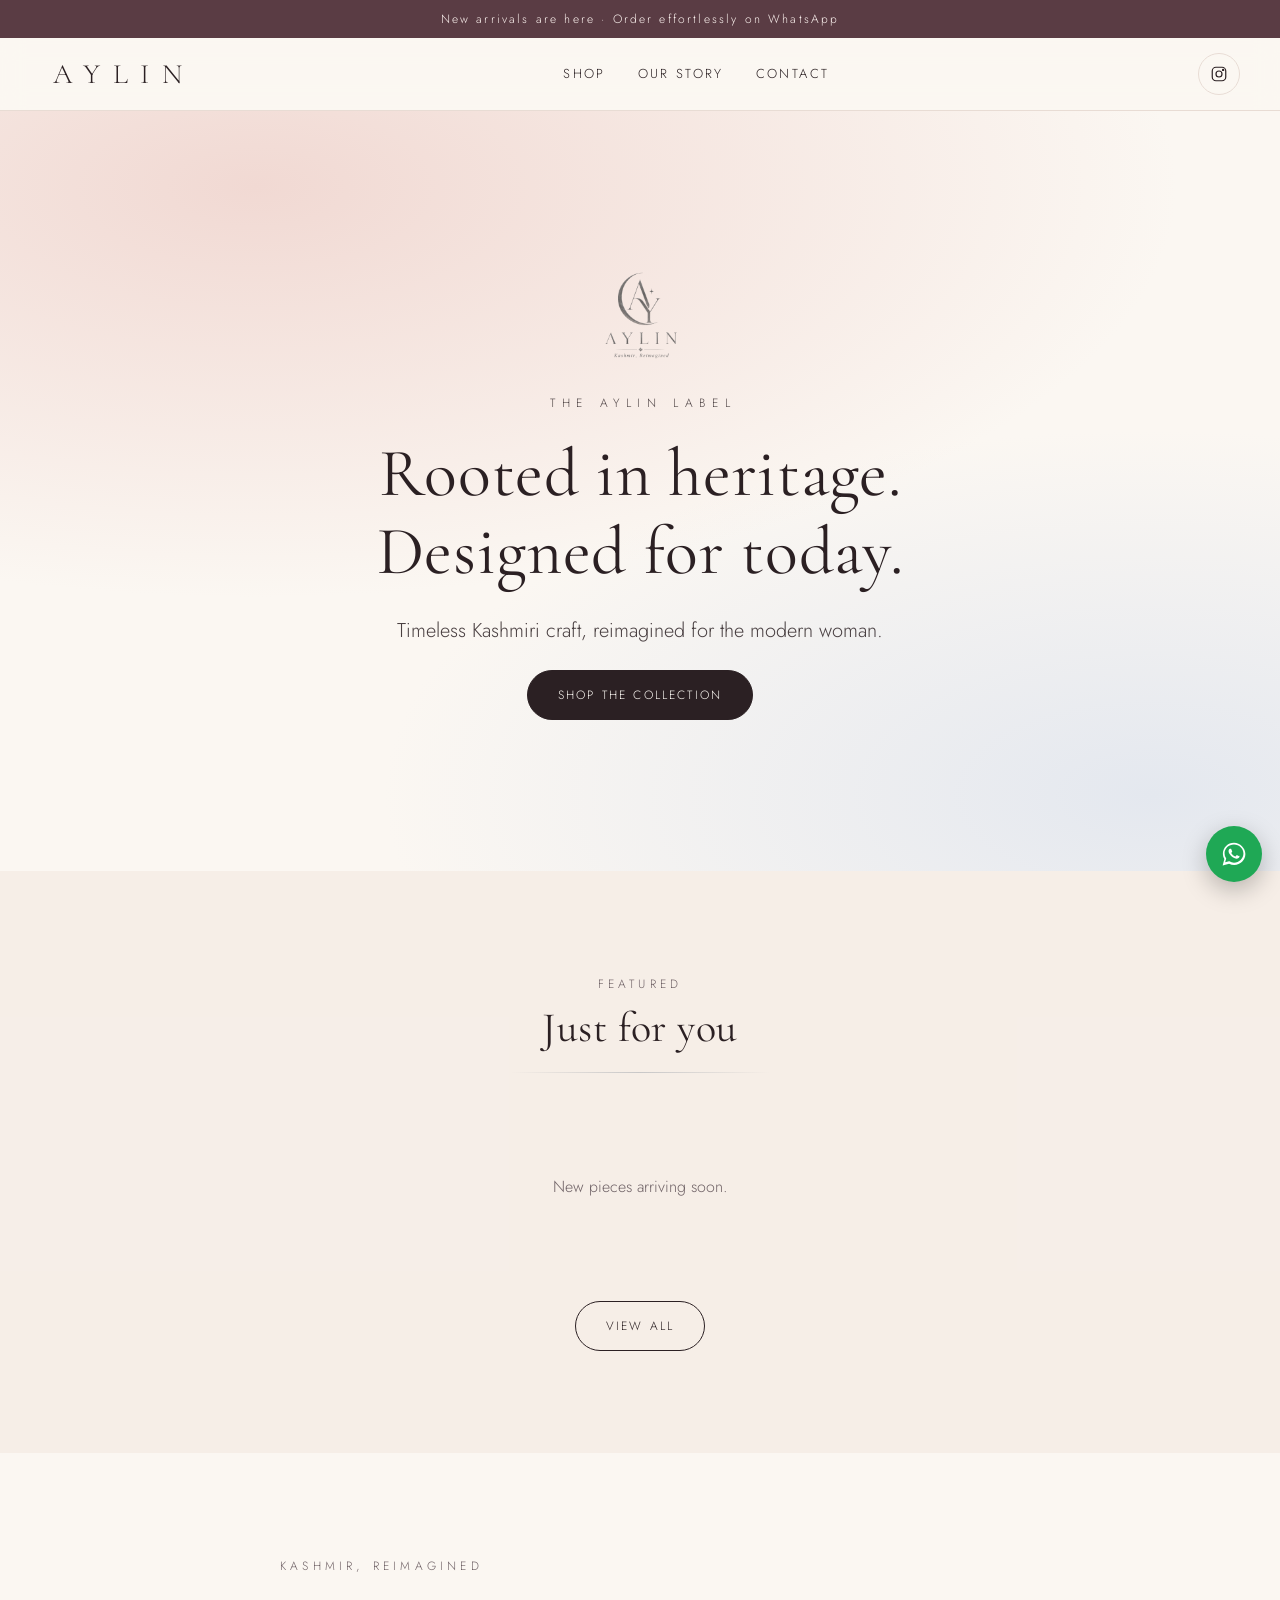
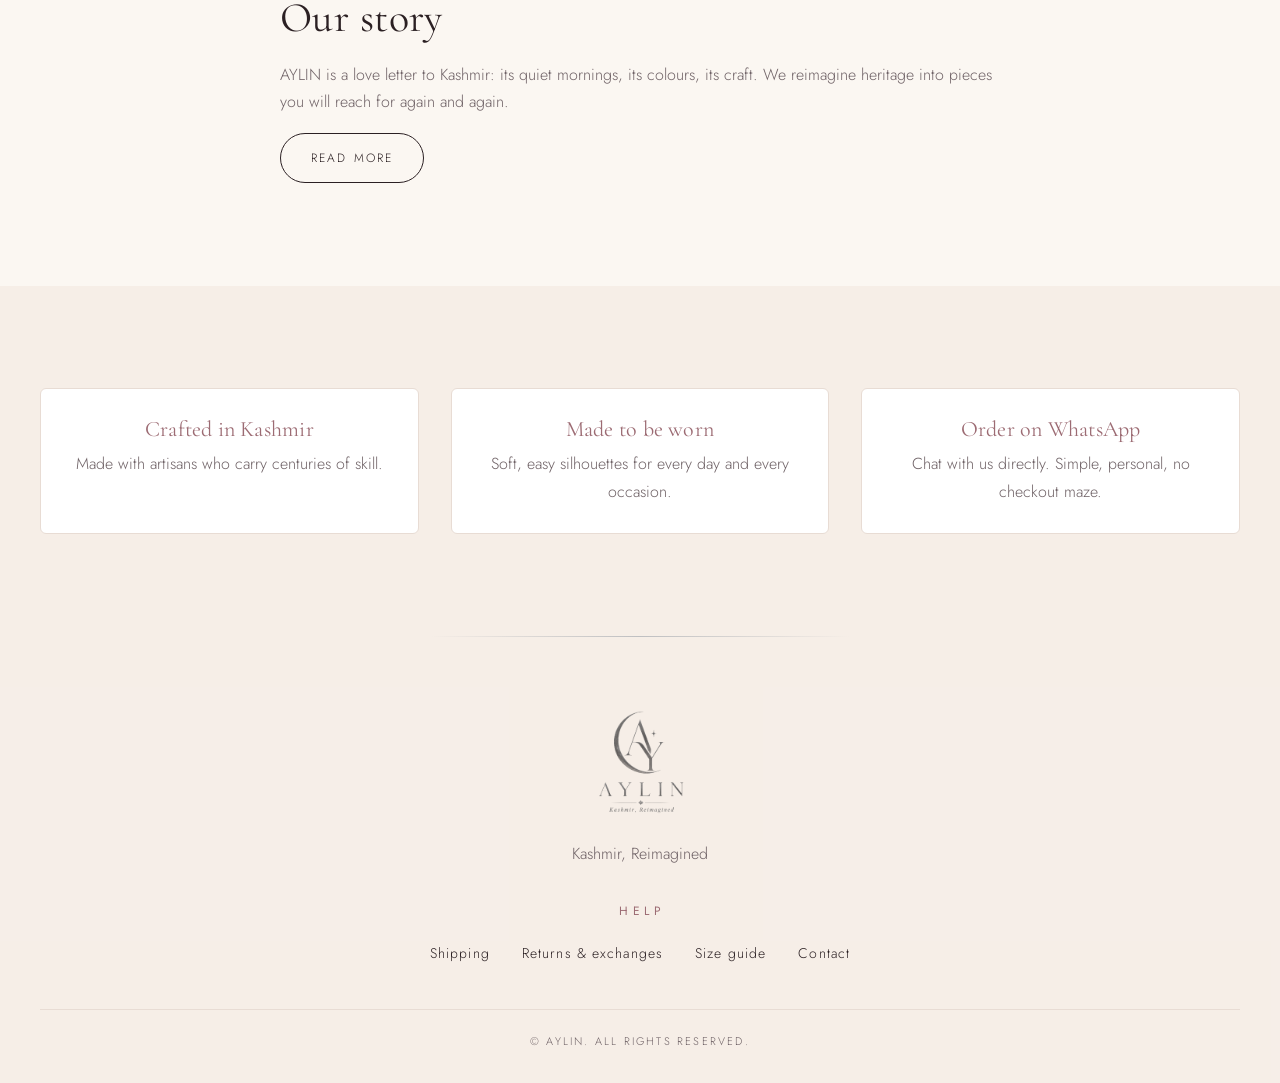
==== index.html @ a7617b54 "Add Vercel Web Analytics script to all public pages Co-Authored-By: Claude Sonnet 5.5 <noreply@anthr" ====
<!doctype html>
<html lang="en" data-theme="luxe">
<head>
<meta charset="utf-8">
<meta name="viewport" content="width=device-width, initial-scale=1">
<title>AYLIN · Kashmir, Reimagined</title>
<meta name="description" content="AYLIN: Kashmir, reimagined. Timeless craft for the modern woman. Order on WhatsApp.">
<meta property="og:type" content="website">
<meta property="og:site_name" content="AYLIN">
<meta property="og:title" content="AYLIN · Kashmir, Reimagined">
<meta property="og:description" content="Timeless Kashmiri craft for the modern woman. Order on WhatsApp.">
<meta property="og:image" content="https://demo.theaylinlabel.in/assets/logo-transparent.png">
<meta name="twitter:card" content="summary">
<meta name="robots" content="noindex">
<link rel="icon" href="/assets/logo-transparent.png">
<link rel="preconnect" href="https://fonts.googleapis.com">
<link href="https://fonts.googleapis.com/css2?family=Cormorant+Garamond:ital,wght@0,300;0,400;0,500;1,300&family=Jost:wght@300;400&display=swap" rel="stylesheet">
<link rel="stylesheet" href="/css/styles.css">
<script>try{var t=new URLSearchParams(location.search).get('theme')||sessionStorage.getItem('aylin-theme')||localStorage.getItem('aylin-site-theme')||'auto';if(t!=='midnight'&&t!=='luxe')t=matchMedia('(prefers-color-scheme: dark)').matches?'midnight':'luxe';document.documentElement.dataset.theme=t}catch(e){}</script>
  <script defer src="/_vercel/insights/script.js"></script>
</head>
<body data-page="home">
<div id="top"></div>
<main id="app"></main>
<div id="bottom"></div>
<script src="/js/config.js"></script>
<script src="/js/seed.js"></script>
<script src="/js/data.js"></script>
<script src="/js/app.js"></script>
</body>
</html>
---- css/styles.css ----
/* AYLIN storefront. Two themes share one set of tokens: luxe (default) and midnight. */
:root, [data-theme="luxe"] {
  --bg: #fbf7f2; --bg-alt: #f4ebe4; --card: #ffffff;
  --ink: #2b2023; --muted: #6f6266; --line: #e8dcd4;
  --accent: #9c6b73; --accent-ink: #ffffff; --silver: #9aa0a8;
  --hero-a: #f1d9d3; --hero-b: #e4e8ef;
  --announce-bg: #5a3c44; --announce-ink: #fbf1ee;
  --shadow: 0 10px 30px rgba(90,60,68,.10);
  --logo-filter: none;
}
[data-theme="midnight"] {
  --bg: #000; --bg-alt: #07080b; --card: #0b0c11;
  --ink: #e8eaee; --muted: #80848b; --line: #1c1e27;
  --accent: #c9ccd1; --accent-ink: #07080c; --silver: #c9ccd1;
  --hero-a: #0d1020; --hero-b: #000;
  --announce-bg: #181b27; --announce-ink: #e8eaee;
  --shadow: 0 10px 30px rgba(0,0,0,.5);
}
* { box-sizing: border-box; margin: 0; }
html { scroll-behavior: smooth; }
body {
  background: var(--bg); color: var(--ink);
  font: 300 16px/1.7 "Jost", system-ui, sans-serif; -webkit-font-smoothing: antialiased;
  transition: background .3s, color .3s; overflow-x: hidden;
}
img { max-width: 100%; display: block; }
a { color: inherit; text-decoration: none; }
button { font: inherit; color: inherit; cursor: pointer; }
h1, h2, h3 { font-family: "Cormorant Garamond", serif; font-weight: 400; line-height: 1.15; letter-spacing: .01em; }
h1 { font-size: clamp(36px, 6vw, 68px); }
h2 { font-size: clamp(28px, 4vw, 42px); }
h3 { font-size: 22px; }
.wrap { width: min(1200px, 100% - 40px); margin-inline: auto; }
.eyebrow { font-size: 12px; letter-spacing: .35em; text-transform: uppercase; color: var(--muted); }
.section { padding: clamp(56px, 8vw, 104px) 0; }
.section.alt { background: var(--bg-alt); }
.section-head { text-align: center; margin-bottom: 40px; display: grid; gap: 10px; }
.center { text-align: center; }

/* Silver divider and starfield, carried over from the coming-soon page */
.section-head::after, .page-head::after { content: ""; justify-self: center; width: min(260px, 50vw); height: 1px; margin-top: 10px; background: linear-gradient(90deg, transparent, var(--silver), transparent); opacity: .5; }
#sky { position: fixed; inset: 0; width: 100%; height: 100%; z-index: 0; pointer-events: none; display: none; }
[data-theme="midnight"] #sky { display: block; }
main, footer.site { position: relative; z-index: 1; }
.hero:not(.has-img) { background: radial-gradient(120% 90% at 20% 10%, var(--hero-a), transparent 60%), radial-gradient(100% 80% at 90% 90%, var(--hero-b), transparent 60%); }
.section.alt { background: color-mix(in srgb, var(--bg-alt) 72%, transparent); }
[data-theme="midnight"] .brand, [data-theme="midnight"] .hero h1 { font-weight: 300; }

.btn {
  display: inline-flex; align-items: center; justify-content: center; gap: 10px;
  padding: 14px 30px; border: 1px solid var(--ink); background: var(--ink); color: var(--bg);
  letter-spacing: .18em; text-transform: uppercase; font-size: 12px; transition: .25s; border-radius: 999px;
}
.btn:hover { background: transparent; color: var(--ink); box-shadow: var(--shadow); }
.btn.ghost { background: transparent; color: var(--ink); }
.btn.ghost:hover { background: var(--ink); color: var(--bg); }
.btn:focus-visible, .chip:focus-visible, .size:focus-visible, .cdot:focus-visible, .icon-btn:focus-visible { outline: 2px solid var(--accent); outline-offset: 3px; }
.btn.wa { background: #1fa855; border-color: #1fa855; color: #fff; }
.btn.wa:hover { background: transparent; color: #1fa855; }
.btn[disabled] { opacity: .45; pointer-events: none; }

/* Header */
.announce { background: var(--announce-bg); color: var(--announce-ink); text-align: center; font-size: 12px; letter-spacing: .18em; padding: 9px 16px; }
header.site {
  position: sticky; top: 0; z-index: 50; background: color-mix(in srgb, var(--bg) 88%, transparent);
  backdrop-filter: blur(12px); -webkit-backdrop-filter: blur(12px); border-bottom: 1px solid var(--line);
}
.nav { display: flex; align-items: center; justify-content: space-between; height: 72px; gap: 16px; }
.brand { font-family: "Cormorant Garamond", serif; font-size: 28px; letter-spacing: .45em; padding-left: .45em; }
.menu { display: flex; gap: 32px; font-size: 13px; letter-spacing: .18em; text-transform: uppercase; }
.menu a { padding: 6px 0; border-bottom: 1px solid transparent; transition: .2s; }
.menu a:hover, .menu a.on { border-color: var(--accent); color: var(--accent); }
.nav-r { display: flex; align-items: center; gap: 14px; }
.icon-btn { width: 42px; height: 42px; display: grid; place-items: center; border: 1px solid var(--line); border-radius: 50%; background: transparent; }
.burger { display: none; }
@media (max-width: 820px) {
  .burger { display: grid; }
  .menu {
    position: absolute; top: 100%; left: 0; right: 0; flex-direction: column; gap: 0; background: var(--bg);
    border-bottom: 1px solid var(--line); display: none; padding: 8px 20px 18px;
  }
  .menu.open { display: flex; }
  .menu a { padding: 14px 0; border-bottom: 1px solid var(--line); }
  .brand { font-size: 24px; }
}

/* Hero */
.hero {
  position: relative; min-height: min(86vh, 760px); display: grid; place-items: center; text-align: center; overflow: hidden;
  background: radial-gradient(120% 90% at 20% 10%, var(--hero-a), transparent 60%), radial-gradient(100% 80% at 90% 90%, var(--hero-b), transparent 60%), var(--bg);
}
.hero.has-img { color: #fff; background-size: cover; background-position: center; }
.hero.has-img::before { content: ""; position: absolute; inset: 0; background: linear-gradient(180deg, rgba(20,10,14,.35), rgba(20,10,14,.55)); }
.hero-in { position: relative; display: grid; gap: 22px; justify-items: center; padding: 60px 0; max-width: 780px; }
.hero .eyebrow { color: inherit; opacity: .8; letter-spacing: .55em; padding-left: .55em; }
.hero p { font-size: clamp(16px, 2vw, 20px); color: inherit; opacity: .85; max-width: 520px; }
.hero-mark { width: 110px; opacity: .9; }
[data-theme="luxe"] .hero:not(.has-img) .hero-mark { filter: brightness(.55) saturate(.8); }

/* Cards & grids */
.grid { display: grid; gap: 28px 20px; grid-template-columns: repeat(4, 1fr); }
@media (max-width: 1000px) { .grid { grid-template-columns: repeat(3, 1fr); } }
@media (max-width: 700px) { .grid { grid-template-columns: repeat(2, 1fr); gap: 22px 12px; } }
.card { display: grid; gap: 12px; }
.thumb { position: relative; aspect-ratio: 2/3; overflow: hidden; background: var(--bg-alt); border-radius: 6px; transition: box-shadow .3s; }
.card:hover .thumb { box-shadow: var(--shadow); }
.thumb img { width: 100%; height: 100%; object-fit: cover; object-position: 50% 15%; transition: transform .6s; }
.card:hover .thumb img { transform: scale(1.04); }
.badge { position: absolute; top: 10px; left: 10px; background: var(--accent); color: var(--accent-ink); font-size: 10px; letter-spacing: .2em; text-transform: uppercase; padding: 4px 10px; border-radius: 999px; }
.badge.out { background: var(--muted); }
.card h3 { font-size: 20px; }
.price { font-size: 15px; letter-spacing: .05em; color: var(--accent); }
.pill { display: inline-block; margin-left: 10px; background: var(--accent); color: var(--accent-ink); font-size: 11px; letter-spacing: .15em; text-transform: uppercase; padding: 3px 10px; border-radius: 999px; vertical-align: middle; }
.sale-note { color: var(--accent); font-size: 13px; letter-spacing: .08em; margin-top: -8px; }
.price s { color: var(--muted); opacity: .8; margin-right: 8px; }
.swatches { display: flex; gap: 6px; }
.sw { width: 14px; height: 14px; border-radius: 50%; border: 1px solid var(--line); }

.cats { display: grid; grid-template-columns: repeat(4, 1fr); gap: 16px; }
@media (max-width: 800px) { .cats { grid-template-columns: repeat(2, 1fr); } }
.cat { position: relative; aspect-ratio: 4/5; display: grid; place-items: end start; padding: 20px; overflow: hidden; border-radius: 4px; background: var(--bg-alt); }
.cat img { position: absolute; inset: 0; width: 100%; height: 100%; object-fit: cover; transition: transform .6s; }
.cat:hover img { transform: scale(1.05); }
.cat span { position: relative; font-family: "Cormorant Garamond", serif; font-size: 26px; color: var(--ink); background: var(--bg); padding: 6px 16px; border-radius: 999px; }

.values { display: grid; grid-template-columns: repeat(3, 1fr); gap: 32px; text-align: center; }
@media (max-width: 800px) { .values { grid-template-columns: 1fr; } }
.values > * { padding: 28px 22px; background: var(--card); border: 1px solid var(--line); border-radius: 6px; }
.values h3 { margin-bottom: 8px; color: var(--accent); }
.values p { color: var(--muted); }

.split { display: grid; grid-template-columns: 1fr 1fr; gap: clamp(28px, 5vw, 72px); align-items: center; }
@media (max-width: 800px) { .split { grid-template-columns: 1fr; } }
.split.solo { grid-template-columns: 1fr; max-width: 720px; margin-inline: auto; }
.split .pic { aspect-ratio: 4/5; background: var(--bg-alt); border-radius: 4px; overflow: hidden; }
.split .pic img { width: 100%; height: 100%; object-fit: cover; }
.split .txt { display: grid; gap: 18px; justify-items: start; color: var(--muted); }
.split .txt h2 { color: var(--ink); }

/* Shop */
.page-head { padding: 56px 0 28px; text-align: center; display: grid; gap: 10px; }
.toolbar { display: flex; flex-wrap: wrap; gap: 10px; justify-content: space-between; align-items: center; margin-bottom: 28px; }
.chips { display: flex; flex-wrap: wrap; gap: 8px; }
.chip { padding: 8px 18px; border: 1px solid var(--line); border-radius: 999px; background: transparent; font-size: 13px; letter-spacing: .08em; transition: .2s; }
.chip.on, .chip:hover { background: var(--accent); color: var(--accent-ink); border-color: var(--accent); }
select.sort { background: var(--card); color: var(--ink); border: 1px solid var(--line); padding: 9px 14px; border-radius: 999px; font: inherit; }
.empty { text-align: center; color: var(--muted); padding: 60px 0; }

/* Product */
.pdp { display: grid; grid-template-columns: 1.1fr 1fr; gap: clamp(24px, 5vw, 64px); padding: 40px 0 80px; }
@media (max-width: 860px) { .pdp { grid-template-columns: 1fr; } }
.gallery { display: grid; gap: 12px; }
.gallery .main { aspect-ratio: 5/8; background: var(--bg-alt); border-radius: 4px; overflow: hidden; }
.gallery .main img { width: 100%; height: 100%; object-fit: cover; object-position: 50% 15%; }
.thumbs { display: flex; gap: 10px; flex-wrap: wrap; }
.thumbs button { width: 72px; aspect-ratio: 5/8; padding: 0; border: 1px solid var(--line); border-radius: 3px; overflow: hidden; background: var(--bg-alt); opacity: .65; }
.thumbs button.on { opacity: 1; border-color: var(--accent); }
.thumbs img { width: 100%; height: 100%; object-fit: cover; }
.info { display: grid; gap: 22px; align-content: start; }
.info .price { font-size: 20px; }
.opt h4 { font-weight: 400; font-size: 12px; letter-spacing: .25em; text-transform: uppercase; color: var(--muted); margin-bottom: 10px; }
.opt .row { display: flex; gap: 8px; flex-wrap: wrap; }
.size { min-width: 48px; padding: 10px 14px; border: 1px solid var(--line); background: transparent; border-radius: 999px; }
.size:hover { border-color: var(--accent); }
.size.on { background: var(--accent); color: var(--accent-ink); border-color: var(--accent); }
.cdot { display: inline-flex; align-items: center; gap: 8px; padding: 6px 14px 6px 8px; border: 1px solid var(--line); border-radius: 999px; background: transparent; }
.cdot i { width: 18px; height: 18px; border-radius: 50%; border: 1px solid var(--line); }
.cdot:hover { border-color: var(--accent); }
.cdot.on { border-color: var(--accent); box-shadow: 0 0 0 1px var(--accent); }
.hint { font-size: 13px; color: var(--accent); font-weight: 400; min-height: 20px; }
.details { color: var(--muted); }
.details ul { padding-left: 18px; }
.crumbs { font-size: 13px; color: var(--muted); padding-top: 24px; }

/* Text pages */
.prose { max-width: 720px; margin-inline: auto; display: grid; gap: 20px; color: var(--muted); font-size: 17px; }
.contact-grid { display: grid; grid-template-columns: repeat(auto-fit, minmax(240px, 1fr)); gap: 20px; }
@media (max-width: 800px) { .contact-grid { grid-template-columns: 1fr; } }
.contact-grid > div { transition: box-shadow .3s, border-color .3s; padding: 28px; border: 1px solid var(--line); border-radius: 4px; background: var(--card); display: grid; gap: 6px; }
.contact-grid > div:hover { box-shadow: var(--shadow); border-color: var(--accent); }
.contact-grid h3 { font-size: 20px; color: var(--accent); }
.contact-grid p, .contact-grid a { color: var(--muted); }

/* Footer */
footer.site { position: relative; padding: 64px 0 32px; background: color-mix(in srgb, var(--bg-alt) 72%, transparent); }
footer.site::before { content: ""; position: absolute; top: 0; left: 50%; transform: translateX(-50%); width: min(420px, 70vw); height: 1px; background: linear-gradient(90deg, transparent, var(--silver), transparent); opacity: .6; }
.foot { display: grid; justify-items: center; text-align: center; gap: 34px; }
.foot > div { display: grid; justify-items: center; gap: 6px; }
.foot h4 { font-weight: 400; letter-spacing: .4em; padding-left: .4em; text-transform: uppercase; font-size: 12px; color: var(--accent); margin-bottom: 14px; }
.foot ul { list-style: none; padding: 0; display: flex; flex-wrap: wrap; justify-content: center; gap: 10px 32px; font-size: 14px; letter-spacing: .08em; }
.foot a { transition: color .2s; }
.foot a:hover { color: var(--accent); }
.foot .logo { width: 130px; margin-bottom: 6px; }
[data-theme="luxe"] .foot .logo { filter: brightness(.6); }
.legal { text-align: center; color: var(--muted); font-size: 11px; letter-spacing: .2em; text-transform: uppercase; margin-top: 44px; padding-top: 22px; border-top: 1px solid var(--line); }

.fab { position: fixed; right: 18px; bottom: 18px; z-index: 40; width: 56px; height: 56px; border-radius: 50%; background: #1fa855; display: grid; place-items: center; box-shadow: 0 8px 24px rgba(0,0,0,.25); }
.fab svg { width: 28px; height: 28px; fill: #fff; }
.theme-toggle { position: fixed; left: 14px; bottom: 14px; z-index: 40; display: flex; border: 1px solid var(--line); border-radius: 999px; overflow: hidden; background: var(--card); font-size: 11px; letter-spacing: .12em; text-transform: uppercase; }
.theme-toggle button { background: none; border: 0; padding: 8px 14px; }
.theme-toggle button.on { background: var(--accent); color: var(--accent-ink); }
.fade { animation: fade .6s ease both; }
@keyframes fade { from { opacity: 0; transform: translateY(8px); } to { opacity: 1; transform: none; } }
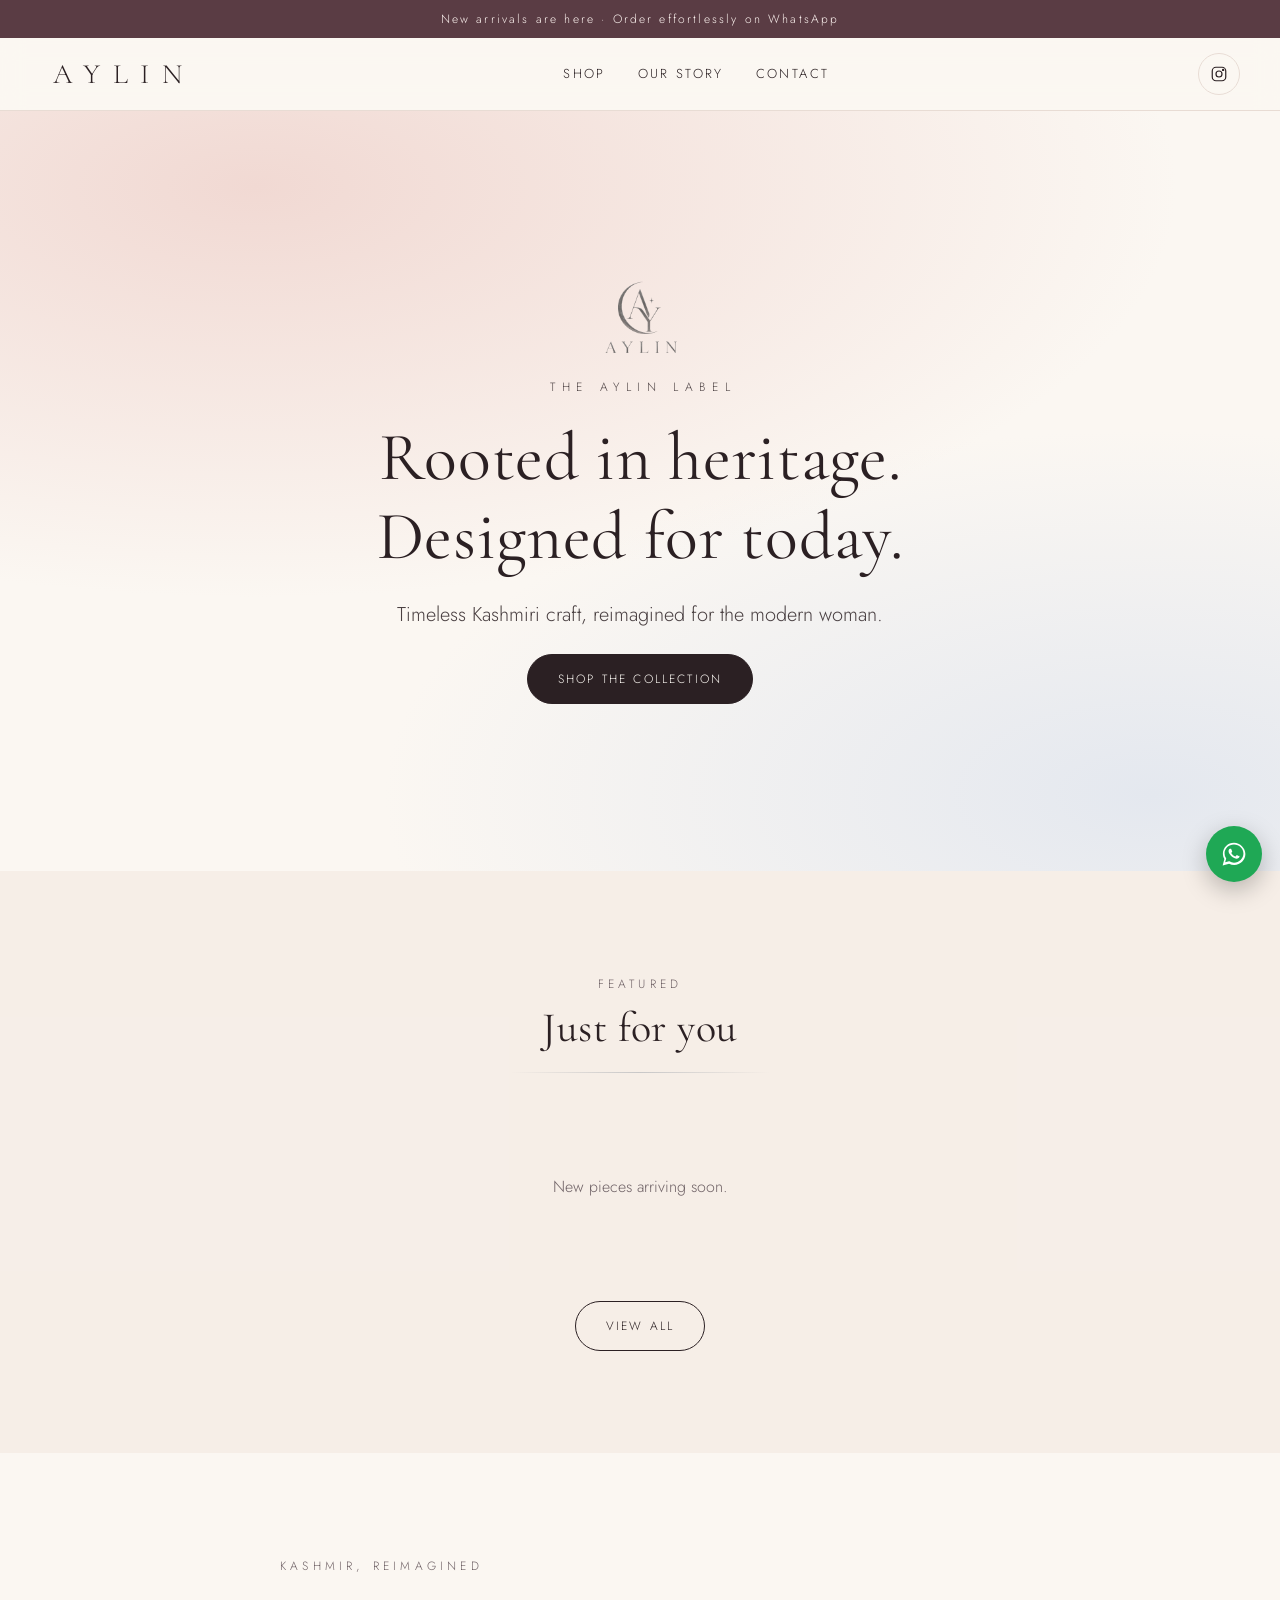
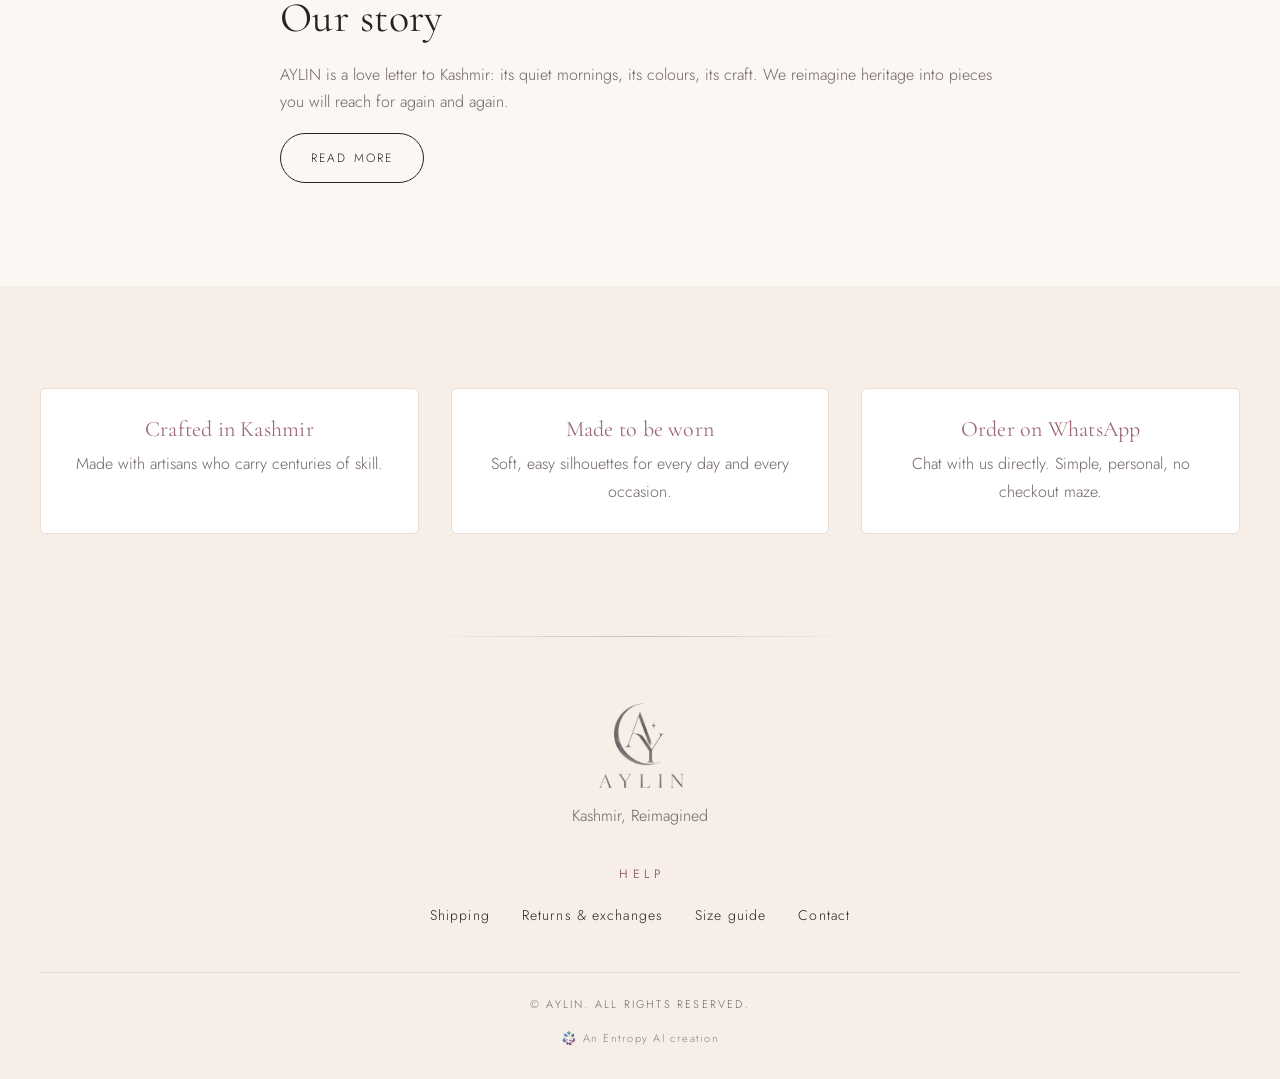
==== commit 0fcc8403: "Launch gate: coming-soon until 6 PM IST 5 Nov 2026, with countdown that flips to the site Co-Authore" ====
--- a/index.html
+++ b/index.html
@@ -1,6 +1,7 @@
 <!doctype html>
 <html lang="en" data-theme="luxe">
 <head>
+<script src="/js/launch.js"></script>
 <meta charset="utf-8">
 <meta name="viewport" content="width=device-width, initial-scale=1">
 <title>AYLIN · Kashmir, Reimagined</title>
@@ -9,7 +10,7 @@
 <meta property="og:site_name" content="AYLIN">
 <meta property="og:title" content="AYLIN · Kashmir, Reimagined">
 <meta property="og:description" content="Timeless Kashmiri craft for the modern woman. Order on WhatsApp.">
-<meta property="og:image" content="https://demo.theaylinlabel.in/assets/logo-transparent.png">
+<meta property="og:image" content="https://demo.theaylinlabel.in/assets/logo-black.png">
 <meta name="twitter:card" content="summary">
 <meta name="robots" content="noindex">
 <link rel="icon" href="/assets/logo-transparent.png">
--- a/css/styles.css
+++ b/css/styles.css
@@ -193,6 +193,10 @@
 .foot .logo { width: 130px; margin-bottom: 6px; }
 [data-theme="luxe"] .foot .logo { filter: brightness(.6); }
 .legal { text-align: center; color: var(--muted); font-size: 11px; letter-spacing: .2em; text-transform: uppercase; margin-top: 44px; padding-top: 22px; border-top: 1px solid var(--line); }
+.credit { text-align: center; margin-top: 14px; font-size: 11px; letter-spacing: .14em; color: var(--muted); opacity: .8; }
+.credit a { display: inline-flex; align-items: center; gap: 6px; vertical-align: middle; transition: color .2s, opacity .2s; }
+.credit a:hover { color: var(--accent); opacity: 1; }
+.credit img { width: 16px; height: auto; }
 
 .fab { position: fixed; right: 18px; bottom: 18px; z-index: 40; width: 56px; height: 56px; border-radius: 50%; background: #1fa855; display: grid; place-items: center; box-shadow: 0 8px 24px rgba(0,0,0,.25); }
 .fab svg { width: 28px; height: 28px; fill: #fff; }
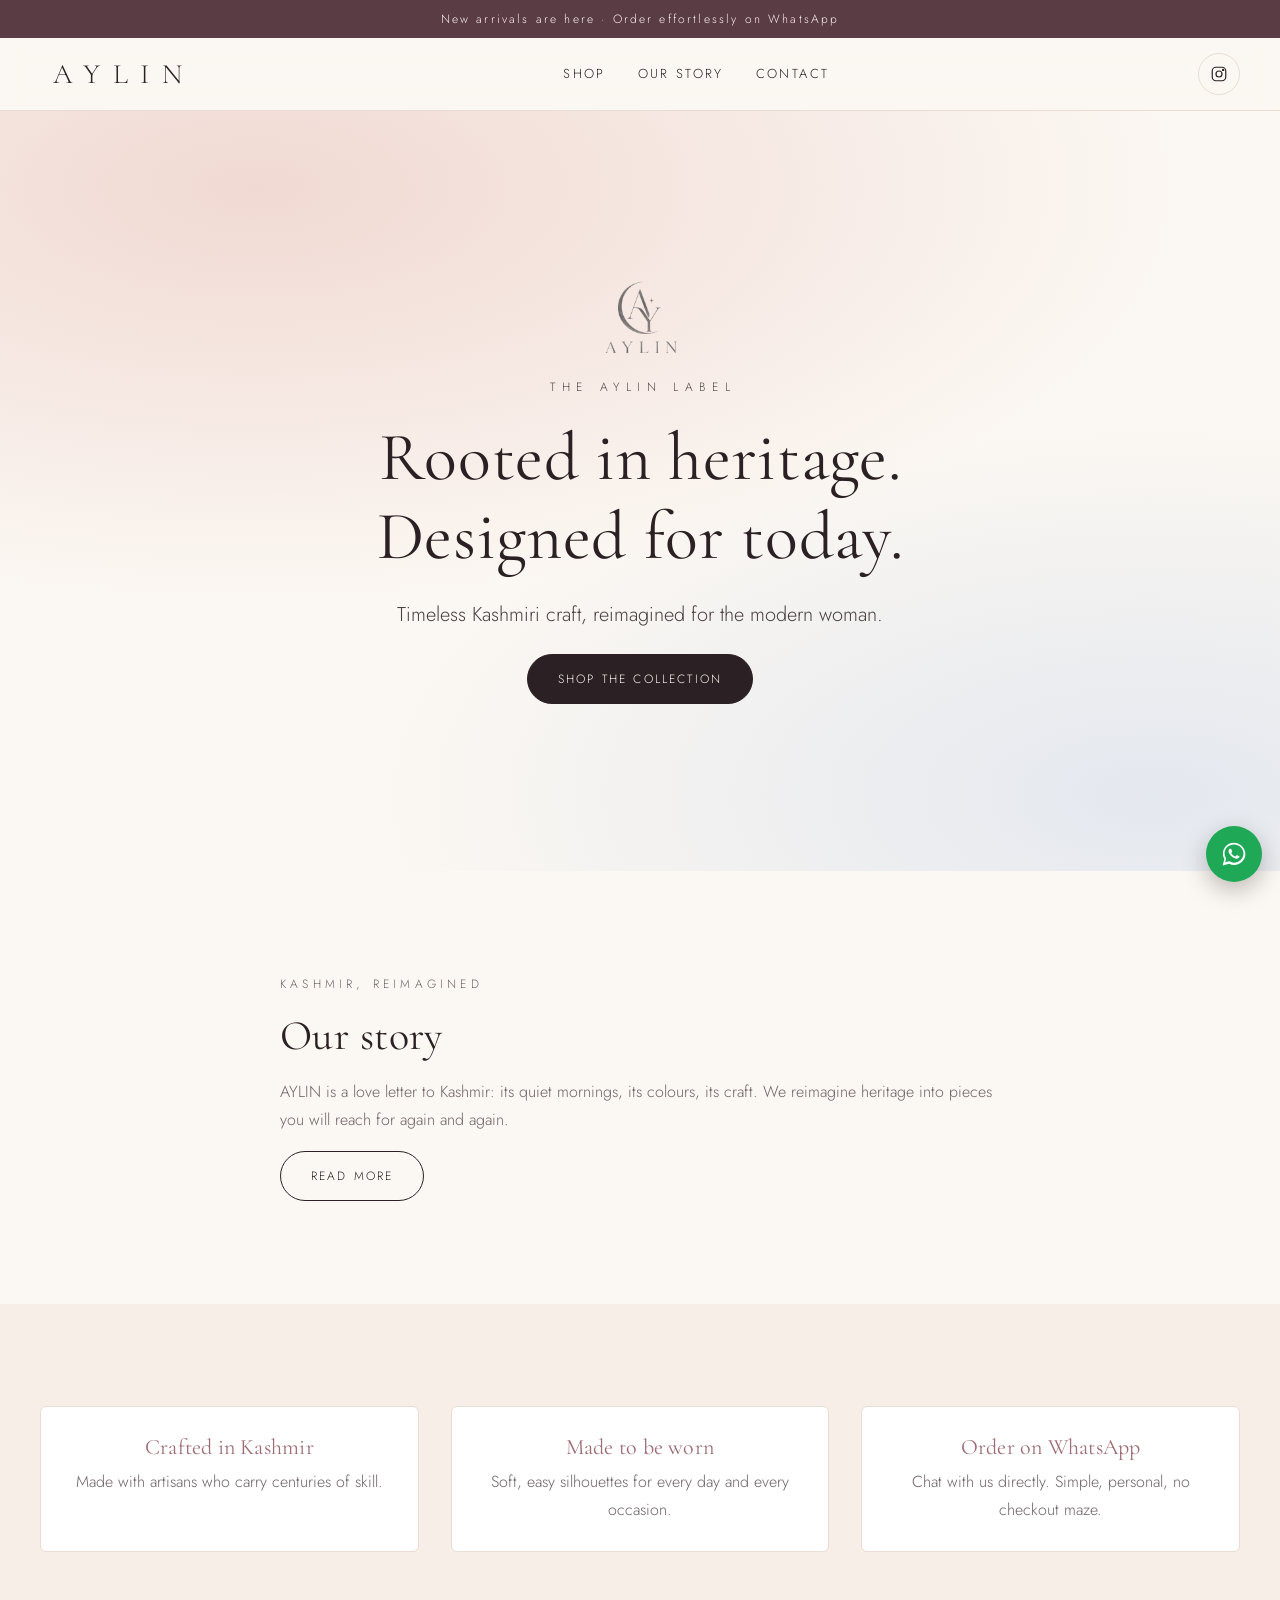
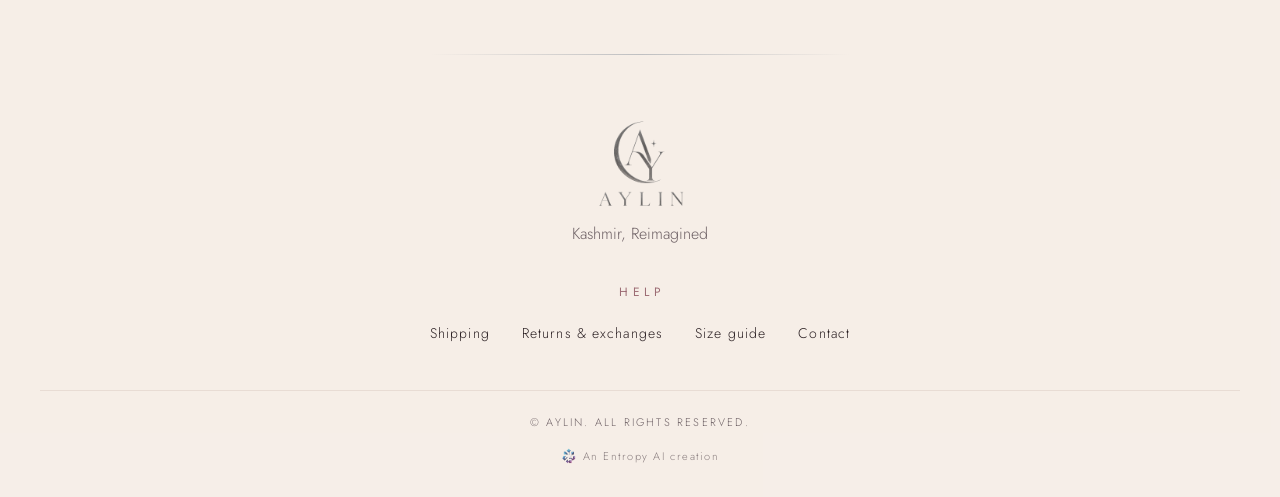
==== commit dda9229a: "Remove Vercel Analytics script (404s on Cloudflare; using Cloudflare Web Analytics) Co-Authored-By: " ====
--- a/index.html
+++ b/index.html
@@ -1,7 +1,6 @@
 <!doctype html>
 <html lang="en" data-theme="luxe">
 <head>
-<script src="/js/launch.js"></script>
 <meta charset="utf-8">
 <meta name="viewport" content="width=device-width, initial-scale=1">
 <title>AYLIN · Kashmir, Reimagined</title>
@@ -18,7 +17,6 @@
 <link href="https://fonts.googleapis.com/css2?family=Cormorant+Garamond:ital,wght@0,300;0,400;0,500;1,300&family=Jost:wght@300;400&display=swap" rel="stylesheet">
 <link rel="stylesheet" href="/css/styles.css">
 <script>try{var t=new URLSearchParams(location.search).get('theme')||sessionStorage.getItem('aylin-theme')||localStorage.getItem('aylin-site-theme')||'auto';if(t!=='midnight'&&t!=='luxe')t=matchMedia('(prefers-color-scheme: dark)').matches?'midnight':'luxe';document.documentElement.dataset.theme=t}catch(e){}</script>
-  <script defer src="/_vercel/insights/script.js"></script>
 </head>
 <body data-page="home">
 <div id="top"></div>
--- a/css/styles.css
+++ b/css/styles.css
@@ -112,6 +112,7 @@
 .price { font-size: 15px; letter-spacing: .05em; color: var(--accent); }
 .pill { display: inline-block; margin-left: 10px; background: var(--accent); color: var(--accent-ink); font-size: 11px; letter-spacing: .15em; text-transform: uppercase; padding: 3px 10px; border-radius: 999px; vertical-align: middle; }
 .sale-note { color: var(--accent); font-size: 13px; letter-spacing: .08em; margin-top: -8px; }
+.info .ship { font-size: 13px; letter-spacing: .08em; color: var(--muted); margin-top: -16px; }
 .price s { color: var(--muted); opacity: .8; margin-right: 8px; }
 .swatches { display: flex; gap: 6px; }
 .sw { width: 14px; height: 14px; border-radius: 50%; border: 1px solid var(--line); }
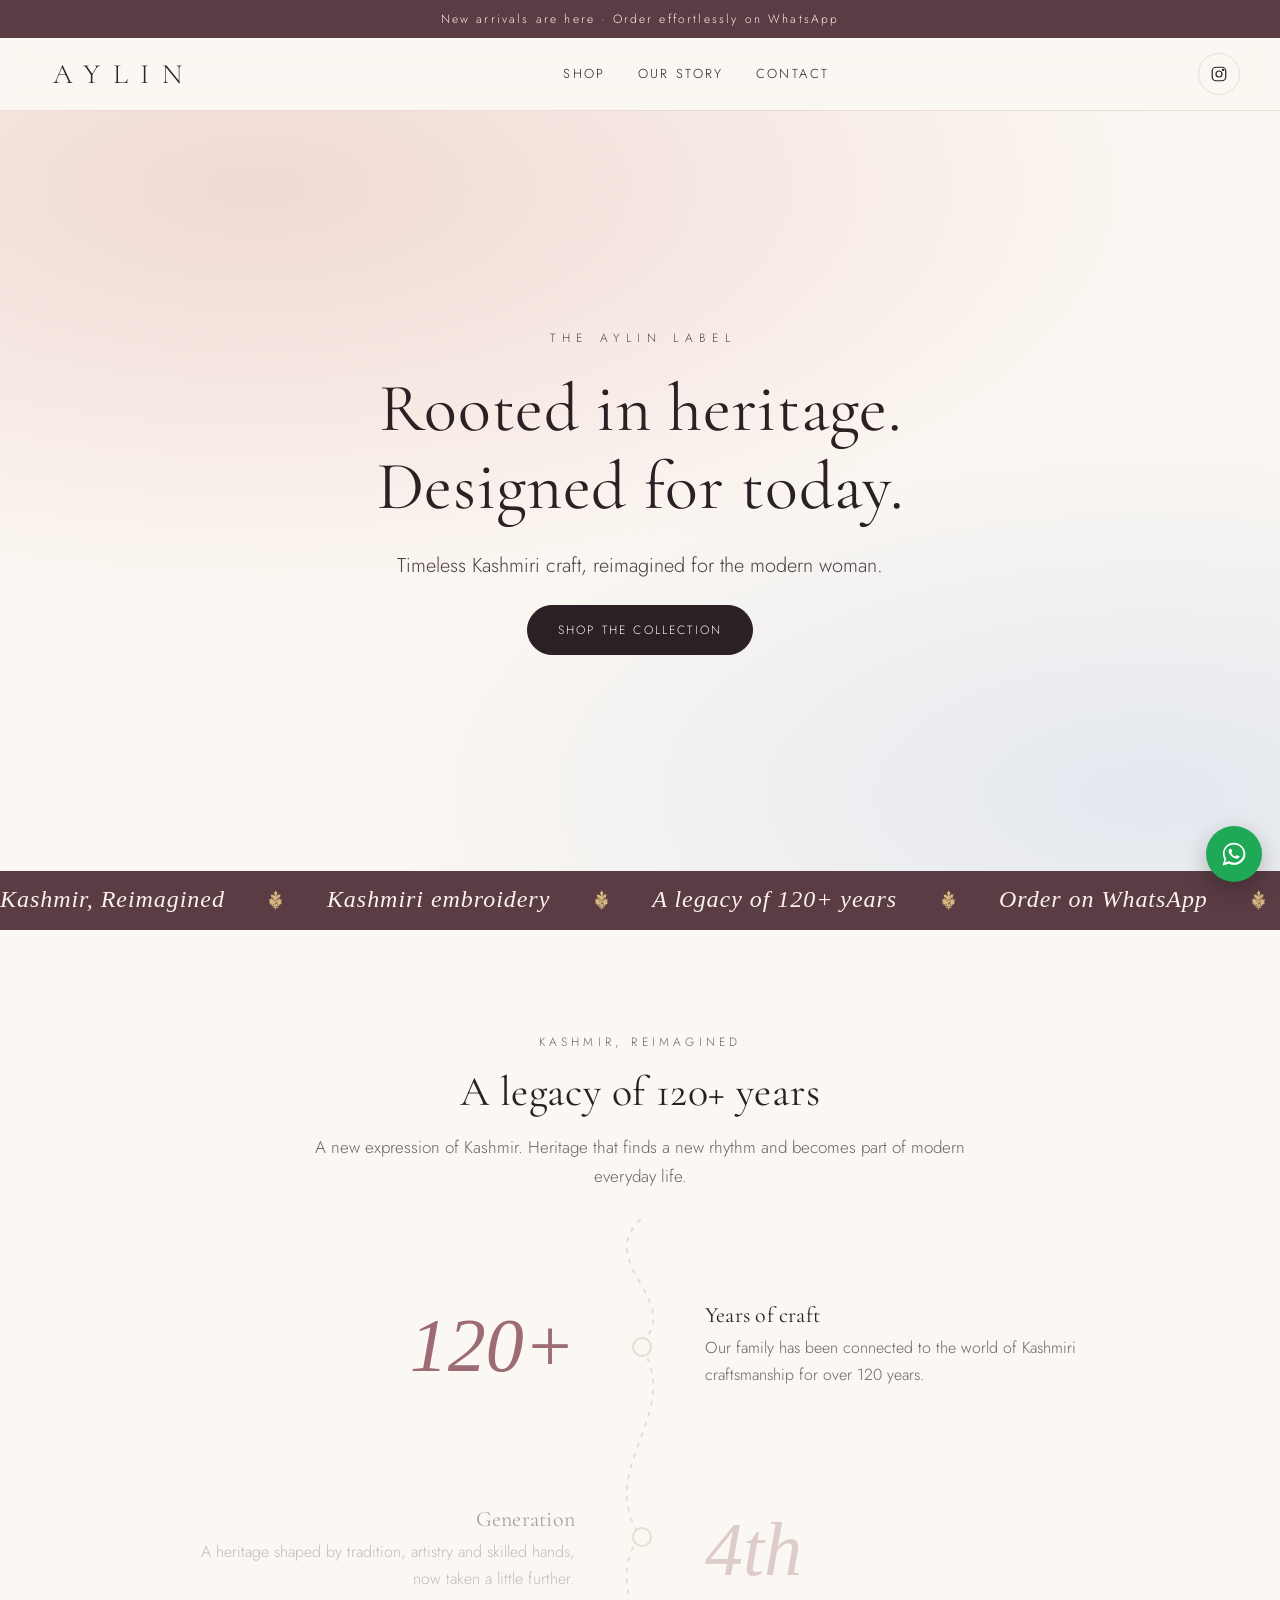
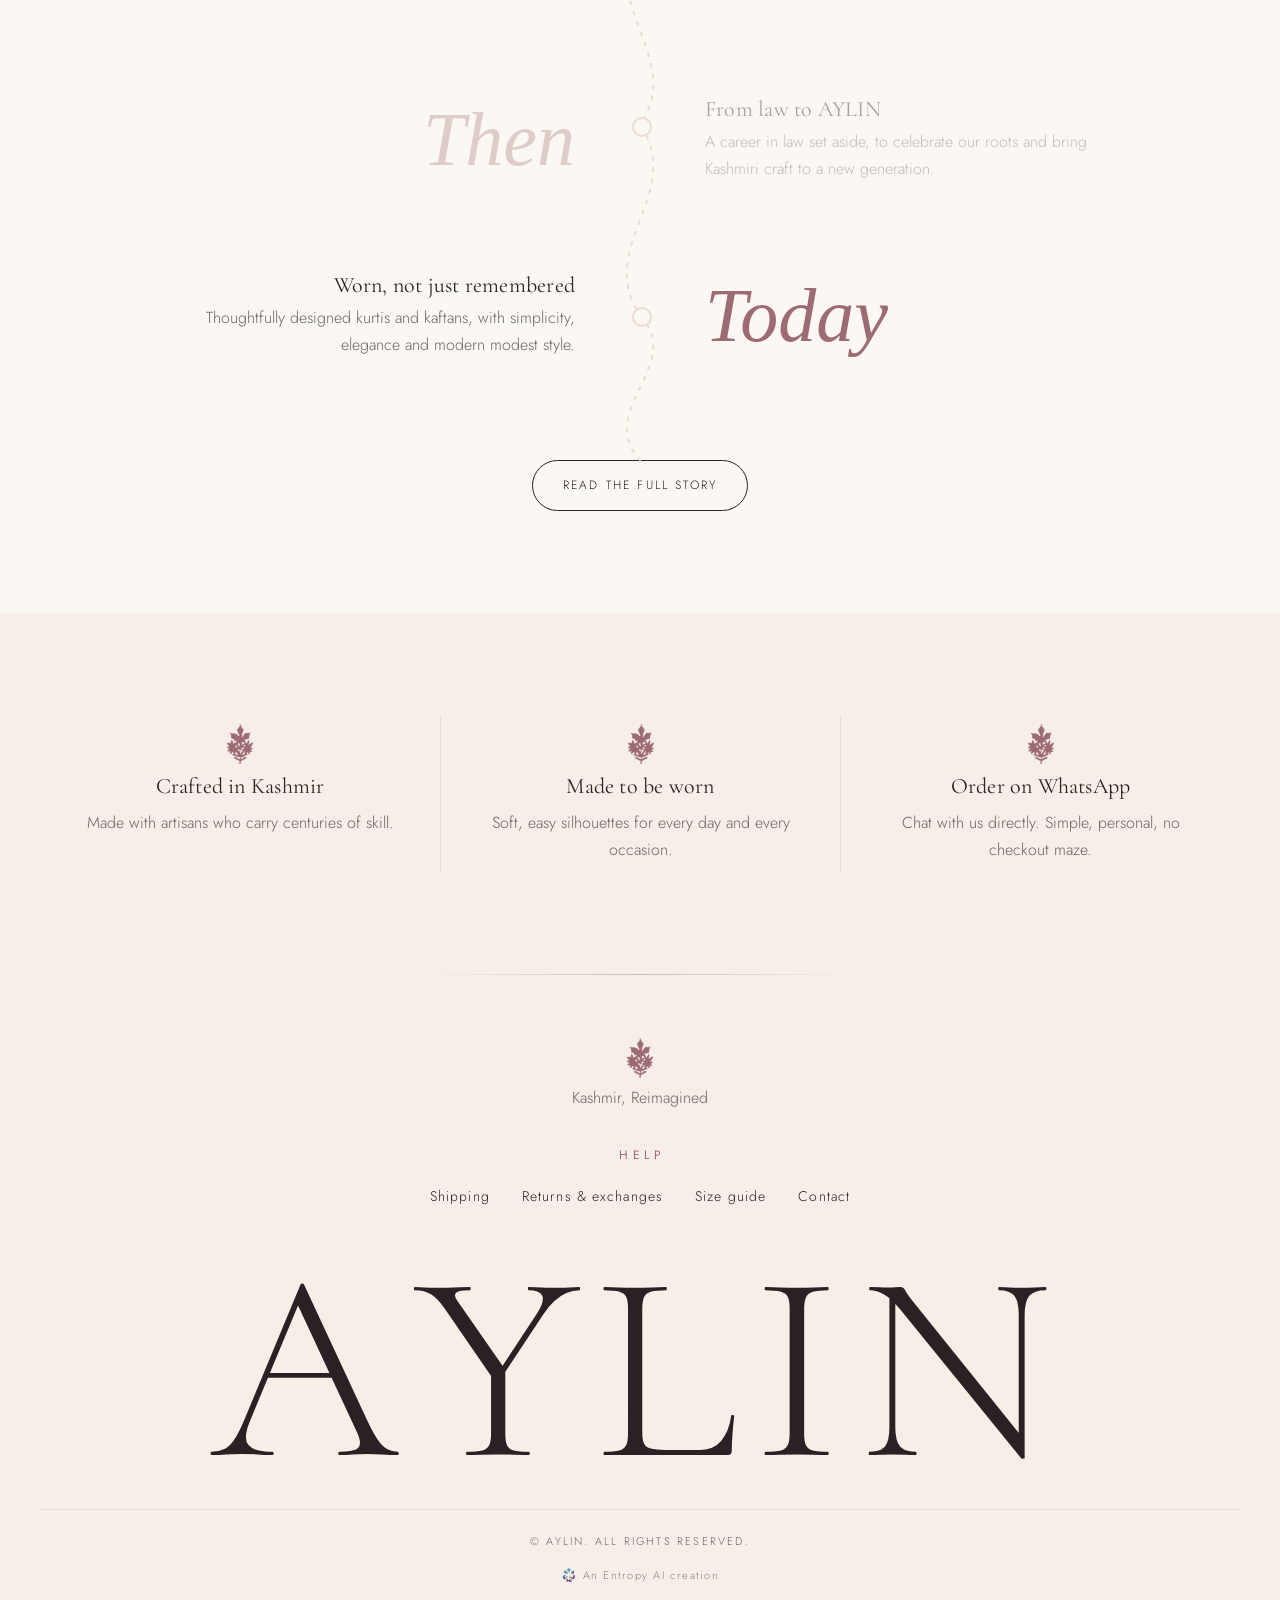
==== commit f7e015d1: "Studio redesign: colour hero, stacking collection, thread story, new product visuals - Home: stitche" ====
--- a/index.html
+++ b/index.html
@@ -9,13 +9,14 @@
 <meta property="og:site_name" content="AYLIN">
 <meta property="og:title" content="AYLIN · Kashmir, Reimagined">
 <meta property="og:description" content="Timeless Kashmiri craft for the modern woman. Order on WhatsApp.">
-<meta property="og:image" content="https://demo.theaylinlabel.in/assets/logo-black.png">
-<meta name="twitter:card" content="summary">
+<meta property="og:image" content="https://theaylinlabel.in/assets/og.jpg">
+<meta name="twitter:card" content="summary_large_image">
 <meta name="robots" content="noindex">
 <link rel="icon" href="/assets/logo-transparent.png">
 <link rel="preconnect" href="https://fonts.googleapis.com">
 <link href="https://fonts.googleapis.com/css2?family=Cormorant+Garamond:ital,wght@0,300;0,400;0,500;1,300&family=Jost:wght@300;400&display=swap" rel="stylesheet">
 <link rel="stylesheet" href="/css/styles.css">
+<link rel="stylesheet" href="/css/studio.css">
 <script>try{var t=new URLSearchParams(location.search).get('theme')||sessionStorage.getItem('aylin-theme')||localStorage.getItem('aylin-site-theme')||'auto';if(t!=='midnight'&&t!=='luxe')t=matchMedia('(prefers-color-scheme: dark)').matches?'midnight':'luxe';document.documentElement.dataset.theme=t}catch(e){}</script>
 </head>
 <body data-page="home">
@@ -25,6 +26,9 @@
 <script src="/js/config.js"></script>
 <script src="/js/seed.js"></script>
 <script src="/js/data.js"></script>
+<script src="/js/looks.js"></script>
+<script src="/js/studio.js"></script>
 <script src="/js/app.js"></script>
+<script defer src='https://static.cloudflareinsights.com/beacon.min.js' data-cf-beacon='{"token": "b99634c699d74a56a8a881fc0cfc8082"}'></script>
 </body>
 </html>
--- a/css/styles.css
+++ b/css/styles.css
@@ -163,6 +163,8 @@
 .opt .row { display: flex; gap: 8px; flex-wrap: wrap; }
 .size { min-width: 48px; padding: 10px 14px; border: 1px solid var(--line); background: transparent; border-radius: 999px; }
 .size:hover { border-color: var(--accent); }
+.size.out { opacity: .5; text-decoration: line-through; cursor: not-allowed; border-style: dashed; background: linear-gradient(to top right, transparent calc(50% - 1px), var(--line) calc(50% - 1px), var(--line) calc(50% + 1px), transparent calc(50% + 1px)); }
+.size.out:hover { border-color: var(--line); }
 .size.on { background: var(--accent); color: var(--accent-ink); border-color: var(--accent); }
 .cdot { display: inline-flex; align-items: center; gap: 8px; padding: 6px 14px 6px 8px; border: 1px solid var(--line); border-radius: 999px; background: transparent; }
 .cdot i { width: 18px; height: 18px; border-radius: 50%; border: 1px solid var(--line); }
--- a/css/studio.css
+++ b/css/studio.css
@@ -0,0 +1,247 @@
+/* AYLIN studio layer: colour-driven hero, stacking collection, thread story, shop and product motion.
+   Loads after styles.css. Motion is switched off for people who ask for reduced motion (bottom of file). */
+:root { --gold: #b08d57; }
+[data-theme="midnight"] { --gold: #c9b184; }
+
+/* Each look carries a light and a dark background; the theme picks one. */
+.look { --tone: var(--tl, #efe2da); }
+[data-theme="midnight"] .look { --tone: var(--td, #1a1c28); }
+
+/* The wavy border stitched on the kaftans, reused as a divider */
+.wave {
+  height: 14px; background: var(--gold); opacity: .8;
+  -webkit-mask: url("data:image/svg+xml,%3Csvg xmlns='http://www.w3.org/2000/svg' width='32' height='14'%3E%3Cpath d='M0 10h5c3 0 3-1 3-3s0-4 3-4h10c3 0 3 2 3 4s0 3 3 3h5' fill='none' stroke='black' stroke-width='1.6'/%3E%3C/svg%3E") repeat-x center / 32px 14px;
+          mask: url("data:image/svg+xml,%3Csvg xmlns='http://www.w3.org/2000/svg' width='32' height='14'%3E%3Cpath d='M0 10h5c3 0 3-1 3-3s0-4 3-4h10c3 0 3 2 3 4s0 3 3 3h5' fill='none' stroke='black' stroke-width='1.6'/%3E%3C/svg%3E") repeat-x center / 32px 14px;
+}
+.booti {
+  display: inline-block; width: 26px; height: 40px; background: currentColor;
+  -webkit-mask: url("/assets/booti.png") no-repeat center / contain; mask: url("/assets/booti.png") no-repeat center / contain;
+}
+
+/* ---------- Intro ---------- */
+.intro { position: fixed; inset: 0; z-index: 200; display: grid; place-content: center; justify-items: center; gap: 22px; background: var(--bg); cursor: pointer; transition: clip-path .6s cubic-bezier(.7,0,.2,1); clip-path: inset(0 0 0 0); }
+.intro.go { clip-path: inset(0 0 100% 0); pointer-events: none; }
+.intro svg { width: 120px; height: 150px; fill: none; stroke: #9c3f54; stroke-width: 2.2; stroke-linecap: round; stroke-linejoin: round; }
+[data-theme="midnight"] .intro svg { stroke: var(--gold); }
+.intro path { stroke-dasharray: 1; stroke-dashoffset: 1; animation: stitch .75s ease forwards; }
+.intro path:nth-of-type(n+2) { animation-delay: .22s; }
+.intro path:nth-of-type(n+6) { animation-delay: .45s; }
+.intro path:last-of-type { animation-delay: .6s; }
+@keyframes stitch { to { stroke-dashoffset: 0; } }
+.intro-name { display: flex; font: 300 46px/1 "Cormorant Garamond", serif; letter-spacing: .4em; padding-left: .4em; }
+.intro-name span { opacity: 0; transform: translateY(18px); animation: letter .5s ease forwards; animation-delay: calc(.55s + var(--i) * .13s); }
+@keyframes letter { to { opacity: 1; transform: none; } }
+.intro-skip { position: absolute; bottom: 26px; right: 26px; background: none; border: 0; font-size: 11px; letter-spacing: .3em; text-transform: uppercase; color: var(--muted); }
+
+/* ---------- Hero ---------- */
+.studio {
+  position: relative; overflow: hidden; background-color: var(--tone); transition: background-color .9s ease;
+  min-height: calc(100svh - 73px); display: grid; align-items: center;
+}
+.studio::before { content: ""; position: absolute; inset: 0; background: radial-gradient(60% 70% at 72% 45%, rgba(255,255,255,.62), transparent 70%); pointer-events: none; }
+[data-theme="midnight"] .studio::before { background: radial-gradient(48% 62% at 72% 45%, rgba(255,255,255,.2), transparent 70%); }
+[data-theme="midnight"] .studio { background-color: color-mix(in srgb, var(--tone) 80%, #000); }
+.studio-in { position: relative; display: grid; grid-template-columns: 1.05fr 1fr; gap: 24px; align-items: center; padding: 28px 0 40px; }
+.studio-copy { display: grid; gap: 22px; justify-items: start; }
+.studio h1 { font-size: clamp(40px, min(5.3vw, 9.6svh), 80px); line-height: .98; letter-spacing: -.01em; }
+.studio h1 span { display: block; overflow: hidden; padding-bottom: .08em; }
+.studio h1 span:nth-child(even) { padding-left: .9em; font-style: italic; font-weight: 300; color: var(--acc); transition: color .9s; }
+[data-theme="midnight"] .studio h1 span:nth-child(even) { color: var(--gold); }
+.studio h1 i { display: block; font-style: inherit; animation: rise .9s cubic-bezier(.2,.8,.2,1) both; }
+.studio h1 span:nth-child(2) i { animation-delay: .14s; }
+.studio h1 span:nth-child(3) i { animation-delay: .28s; }
+@keyframes rise { from { transform: translateY(105%); } to { transform: none; } }
+.studio-copy > p { max-width: 430px; font-size: clamp(16px, 1.5vw, 19px); }
+.dots { display: flex; flex-wrap: wrap; gap: 12px; margin-top: 6px; }
+.dot { width: 34px; height: 34px; border-radius: 50%; border: 0; padding: 0; background: var(--acc); position: relative; box-shadow: inset 0 0 0 1px rgba(255,255,255,.45); transition: transform .25s; }
+.dot::after { content: ""; position: absolute; inset: -6px; border-radius: 50%; border: 1px dashed currentColor; opacity: 0; transform: rotate(-60deg) scale(.8); transition: .35s; }
+.dot:hover { transform: translateY(-3px); }
+.dot.on::after { opacity: .8; transform: none; }
+.dot:focus-visible { outline: 2px solid var(--ink); outline-offset: 8px; }
+.hero-info { display: flex; align-items: baseline; gap: 14px; flex-wrap: wrap; border-top: 1px solid color-mix(in srgb, var(--ink) 22%, transparent); padding-top: 14px; min-width: min(380px, 100%); }
+.hero-info b { font: 500 26px/1.2 "Cormorant Garamond", serif; }
+.hero-info s { opacity: .55; margin-right: 8px; }
+.hero-info em { margin-left: auto; font-style: normal; font-size: 12px; letter-spacing: .24em; text-transform: uppercase; }
+.studio-cta { display: flex; gap: 12px; flex-wrap: wrap; }
+
+.stage { position: relative; height: min(76svh, 720px); touch-action: pan-y; }
+.stage .rail { position: absolute; top: 18px; left: -4%; right: -30vw; height: 5px; border-radius: 3px; background: linear-gradient(180deg, #ecd9a8, #a8803f 70%, #7d5c28); box-shadow: 0 6px 12px rgba(60,35,10,.18); }
+.stage .behind { position: absolute; left: 50%; top: 50%; width: 92%; height: 92%; transform: translate(-50%, -48%); color: var(--acc); opacity: .09; transition: color .9s; }
+[data-theme="midnight"] .stage .behind { color: #fff; opacity: .06; }
+.hang { position: absolute; inset: 20px 0 0; transform-origin: 50% 0; opacity: 0; transform: translateX(60px) rotate(-5deg); transition: opacity .45s, transform .7s cubic-bezier(.2,.8,.2,1); pointer-events: none; }
+.hang.on { opacity: 1; transform: none; animation: sway 6s ease-in-out .7s infinite; }
+@keyframes sway { 0%, 100% { transform: rotate(0); } 25% { transform: rotate(.9deg); } 75% { transform: rotate(-.9deg); } }
+.hang::before { content: ""; position: absolute; left: calc(50% - 9px); top: -6px; width: 16px; height: 34px; border: 3px solid #a8803f; border-bottom: 0; border-left-color: transparent; border-radius: 14px 14px 0 0; }
+.hang img { position: absolute; left: 50%; top: 26px; height: calc(100% - 34px); width: auto; max-width: none; transform: translateX(-50%); filter: drop-shadow(0 24px 28px rgba(35,15,15,.28)); transition: opacity .4s, transform .55s cubic-bezier(.2,.8,.2,1); }
+.hang .back { opacity: 0; transform: translateX(-50%) scaleX(.05); }
+.hang.flipped .front { opacity: 0; transform: translateX(-50%) scaleX(.05); }
+.hang.flipped .back { opacity: 1; transform: translateX(-50%); }
+.hang.photo::before { display: none; }
+.hang.photo img { height: calc(100% - 30px); width: min(80%, 460px); object-fit: cover; border-radius: 999px 999px 8px 8px; }
+.flip { position: absolute; right: 0; bottom: 4px; z-index: 3; padding: 10px 18px; border-radius: 999px; border: 1px solid color-mix(in srgb, var(--ink) 35%, transparent); background: color-mix(in srgb, var(--bg) 70%, transparent); font-size: 11px; letter-spacing: .2em; text-transform: uppercase; }
+.flip[hidden] { display: none; }
+.lens { position: absolute; z-index: 2; width: 220px; height: 220px; border-radius: 50%; border: 4px solid #cdb077; background-repeat: no-repeat; background-color: var(--tone); box-shadow: 0 18px 40px rgba(20,8,8,.35); opacity: 0; transform: scale(.6); transition: opacity .2s, transform .2s; pointer-events: none; }
+.stage.looking { cursor: none; }
+.stage.looking .lens { opacity: 1; transform: none; }
+.petal { position: absolute; width: 18px; height: 28px; color: var(--acc); opacity: 0; animation: drift 16s linear infinite; pointer-events: none; }
+[data-theme="midnight"] .petal { color: var(--gold); }
+@keyframes drift { 0% { transform: translate(0, -60px) rotate(0); opacity: 0; } 12%, 80% { opacity: .3; } 100% { transform: translate(90px, 92svh) rotate(280deg); opacity: 0; } }
+
+@media (max-width: 860px) {
+  .studio { min-height: 0; }
+  .studio-in { grid-template-columns: minmax(0, 1fr); gap: 8px; padding-top: 4px; }
+  .stage { order: -1; height: min(47svh, 480px); }
+  .studio-copy .dots { order: -1; margin: 0; gap: 14px; }
+  .studio-copy .eyebrow { display: none; }
+  .dot { width: 30px; height: 30px; }
+  .stage .rail { left: -20px; right: -20px; }
+  .studio-copy { gap: 16px; justify-items: center; text-align: center; }
+  .studio h1 span:nth-child(even) { padding-left: 0; }
+  .dots { justify-content: center; }
+  .hero-info { justify-content: center; }
+  .hero-info em { margin-left: 0; }
+  .flip { right: -6px; bottom: 8px; padding: 8px 12px; font-size: 10px; }
+}
+
+/* ---------- Ticker ---------- */
+.ticker { overflow: hidden; background: var(--announce-bg); color: var(--announce-ink); padding: 14px 0; white-space: nowrap; }
+.ticker > div { display: inline-flex; animation: tick 32s linear infinite; }
+.ticker span { display: inline-flex; align-items: center; gap: 34px; padding-right: 34px; font: italic 300 24px/1.2 "Cormorant Garamond", serif; letter-spacing: .04em; }
+.ticker .booti { width: 13px; height: 20px; color: #d8b980; }
+@keyframes tick { to { transform: translateX(-50%); } }
+
+/* ---------- Stacking collection ---------- */
+.stack-head { text-align: center; display: grid; gap: 8px; justify-items: center; padding: clamp(56px, 8vw, 100px) 0 36px; }
+.stack-head .booti { color: var(--accent); }
+.stack { display: grid; gap: 8vh; padding-bottom: 40px; }
+.stack-card { position: sticky; top: calc(86px + var(--i) * 9px); height: min(640px, calc(100svh - 150px)); min-height: 460px; }
+.stack-body { height: 100%; display: grid; grid-template-columns: 1fr 1.15fr 1fr; grid-template-rows: minmax(0, 1fr); border-radius: 22px; overflow: hidden; background: var(--card); box-shadow: 0 -10px 40px rgba(40,15,20,.16); transform-origin: 50% 0; border: 1px solid var(--line); }
+.stack-text { padding: clamp(22px, 3vw, 44px); display: flex; flex-direction: column; justify-content: center; align-items: flex-start; gap: 16px; }
+.stack-text h3 { font-size: clamp(28px, 3.4vw, 46px); line-height: 1.05; }
+.stack-text .price { font-size: 20px; color: var(--ink); }
+.stack-text .num { font: italic 300 20px "Cormorant Garamond", serif; color: var(--muted); }
+.stack-text p { color: var(--muted); font-size: 15px; }
+.stack-art { position: relative; background: var(--tone); min-height: 0; display: block; }
+.stack-art img { position: absolute; inset: 5% 4%; width: 92%; height: 90%; object-fit: contain; filter: drop-shadow(0 20px 22px rgba(35,15,15,.28)); transition: transform .6s cubic-bezier(.2,.8,.2,1); }
+.stack-art.photo img { inset: 0; width: 100%; height: 100%; object-fit: cover; filter: none; }
+.stack-art:hover img { transform: scale(1.04) rotate(-1.2deg); }
+.stack-detail { position: relative; min-height: 0; overflow: hidden; }
+.stack-detail img { position: absolute; inset: 0; width: 100%; height: 100%; object-fit: cover; transition: transform 1.2s cubic-bezier(.2,.8,.2,1); }
+.stack-detail:hover img { transform: scale(1.18); }
+.stack-actions { display: flex; flex-wrap: wrap; gap: 10px; align-items: center; }
+.stack-actions .btn { padding: 12px 22px; }
+.link { font-size: 12px; letter-spacing: .2em; text-transform: uppercase; border-bottom: 1px solid currentColor; padding-bottom: 2px; }
+.sizes-row { display: flex; gap: 8px; flex-wrap: wrap; align-items: center; }
+.sizes-row small { font-size: 11px; letter-spacing: .24em; text-transform: uppercase; color: var(--muted); margin-right: 4px; }
+.stack-text .hint { min-height: 0; }
+.stack-text .hint:empty { display: none; }
+.shake { animation: shake .4s; }
+@keyframes shake { 25% { transform: translateX(-7px); } 50% { transform: translateX(6px); } 75% { transform: translateX(-3px); } }
+@media (max-width: 860px) {
+  .stack-card { height: calc(100svh - 120px); min-height: 520px; top: calc(80px + var(--i) * 7px); }
+  .stack-body { grid-template-columns: minmax(0, 1fr); grid-template-rows: minmax(0, 1fr) auto; border-radius: 18px; position: relative; }
+  .stack-art { grid-row: 1; }
+  .stack-text { grid-row: 2; padding: 16px 18px 20px; gap: 9px; }
+  .stack-text p, .stack-text .num { display: none; }
+  .stack-text h3 { font-size: 26px; }
+  .stack-detail { position: absolute; top: 14px; right: 14px; width: 92px; height: 92px; border-radius: 50%; border: 3px solid #cdb077; z-index: 2; }
+}
+
+/* ---------- Thread story ---------- */
+.story-head { text-align: center; max-width: 660px; margin: 0 auto 30px; display: grid; gap: 16px; justify-items: center; }
+.story-head p { color: var(--muted); font-size: 17px; }
+.journey { position: relative; max-width: 940px; margin: 0 auto; padding: 30px 0 50px; }
+.journey svg { position: absolute; inset: 0; width: 100%; height: 100%; overflow: visible; fill: none; stroke-linecap: round; }
+.journey .t-base { stroke: var(--line); stroke-width: 2; stroke-dasharray: 3 8; }
+.journey .t-live { stroke: #a8455f; stroke-width: 3; }
+[data-theme="midnight"] .journey .t-live { stroke: var(--gold); }
+.stop { position: relative; display: grid; grid-template-columns: 1fr 1fr; column-gap: 130px; align-items: center; min-height: 190px; }
+.stop::after { content: ""; position: absolute; left: var(--x, 50%); top: 50%; width: 16px; height: 16px; margin: -8px; border-radius: 50%; background: var(--bg); border: 2px solid var(--line); transition: .35s; }
+.stop.lit::after { background: #a8455f; border-color: #a8455f; box-shadow: 0 0 0 7px color-mix(in srgb, #a8455f 18%, transparent); }
+[data-theme="midnight"] .stop.lit::after { background: var(--gold); border-color: var(--gold); box-shadow: 0 0 0 7px color-mix(in srgb, var(--gold) 18%, transparent); }
+.stop .mark { font: italic 300 clamp(40px, 6vw, 76px)/1 "Cormorant Garamond", serif; color: var(--accent); text-align: right; opacity: .3; transform: translateY(14px); transition: .6s; }
+.stop .say { opacity: .4; transform: translateY(14px); transition: .6s .08s; }
+.stop .say p { color: var(--muted); margin-top: 6px; }
+.stop.lit .mark, .stop.lit .say { opacity: 1; transform: none; }
+.stop:nth-of-type(even) .mark { order: 2; text-align: left; }
+.stop:nth-of-type(even) .say { text-align: right; }
+@media (max-width: 700px) {
+  .stop { grid-template-columns: 1fr; padding-left: 56px; align-content: center; gap: 8px; min-height: 180px; }
+  .stop .mark, .stop:nth-of-type(even) .mark { order: 0; text-align: left; }
+  .stop:nth-of-type(even) .say { text-align: left; }
+}
+
+/* Promises: replaces the three boxes */
+.promises { display: grid; grid-template-columns: repeat(3, 1fr); text-align: center; }
+.promises > div { padding: 8px 30px; display: grid; gap: 10px; justify-items: center; align-content: start; }
+.promises > div + div { border-left: 1px solid var(--line); }
+.promises .booti { color: var(--accent); transition: transform .5s; }
+.promises > div:hover .booti { transform: rotate(-12deg) scale(1.2); }
+.promises p { color: var(--muted); }
+@media (max-width: 800px) { .promises { grid-template-columns: 1fr; gap: 34px; } .promises > div + div { border-left: 0; } }
+
+/* ---------- Shop cards ---------- */
+.card .thumb { aspect-ratio: 3/4; border-radius: 999px 999px 14px 14px; background: var(--tone, var(--bg-alt)); transition: transform .45s cubic-bezier(.2,.8,.2,1), box-shadow .45s; }
+.card .thumb img { position: absolute; inset: 0; transition: opacity .5s, transform .8s cubic-bezier(.2,.8,.2,1); }
+.card .thumb img.cut { inset: 13% 6% 5%; width: 88%; height: 82%; object-fit: contain; filter: drop-shadow(0 14px 14px rgba(35,15,15,.28)); }
+.card .thumb img.close { object-fit: cover; opacity: 0; transform: scale(1.12); }
+.card .thumb .badge { top: auto; left: 50%; bottom: 10px; transform: translateX(-50%); white-space: nowrap; z-index: 1; }
+.card:hover .thumb, .card:focus-visible .thumb, .card.peek .thumb { transform: translateY(-6px); box-shadow: 0 22px 40px rgba(50,20,30,.2); }
+.card:hover .thumb img.close, .card:focus-visible .thumb img.close, .card.peek .thumb img.close { opacity: 1; transform: none; }
+.card:hover .thumb img.close + img, .card.peek .thumb img.cut { opacity: 0; }
+.card .meta { text-align: center; display: grid; gap: 2px; justify-items: center; }
+.card .meta .szs { font-size: 12px; letter-spacing: .2em; color: var(--muted); }
+.card .meta .szs s { opacity: .5; }
+@media (hover: hover) {
+  .grid.spot .card { transition: filter .35s, opacity .8s, transform .8s; }
+  .grid.spot:has(a.card:hover) a.card:not(:hover) { filter: blur(3px) saturate(.55) opacity(.6); }
+}
+@media (min-width: 1001px) { .grid.spot { grid-template-columns: repeat(3, 1fr); gap: 44px 28px; max-width: 1060px; margin-inline: auto; } }
+
+/* ---------- Product page ---------- */
+.gallery { align-content: start; }
+.gallery .main { position: relative; aspect-ratio: 4/5; border-radius: 18px; background: var(--tone, var(--bg-alt)); transition: background .6s; }
+.gallery .main img { transition: transform .35s ease; }
+.gallery .main.cut img { object-fit: contain; padding: 5%; filter: drop-shadow(0 20px 22px rgba(35,15,15,.28)); }
+.gallery .main.zoom { cursor: zoom-in; }
+.gallery .main.zoom.zooming img { transform: scale(2.2); }
+.thumbs button { aspect-ratio: 4/5; border-radius: 10px; background: var(--tone, var(--bg-alt)); }
+.thumbs button.cut img { object-fit: contain; padding: 6%; }
+@media (min-width: 861px) { .pdp .gallery { position: sticky; top: 92px; align-self: start; } .gallery .main { max-height: max(380px, calc(100svh - 290px)); width: 100%; } }
+.size { transition: transform .2s, background-color .2s, border-color .2s; }
+.size:not(.out):hover { transform: translateY(-2px); }
+.more { padding: 0 0 80px; display: grid; gap: 22px; justify-items: center; }
+.more-row { display: flex; gap: 18px; overflow-x: auto; max-width: 100%; padding: 6px 4px 12px; scroll-snap-type: x mandatory; }
+.more-row a { flex: 0 0 150px; text-align: center; scroll-snap-align: start; display: grid; gap: 8px; align-content: start; font: 400 17px/1.25 "Cormorant Garamond", serif; }
+.more-row i { display: block; aspect-ratio: 3/4; position: relative; overflow: hidden; border-radius: 999px 999px 12px 12px; background: var(--tone, var(--bg-alt)); transition: transform .3s; }
+.more-row a:hover i { transform: translateY(-5px); }
+.more-row img { position: absolute; inset: 0; width: 100%; height: 100%; object-fit: cover; }
+.more-row img.cut { inset: 14% 7% 6%; width: 86%; height: 80%; object-fit: contain; }
+.buybar { display: none; }
+@media (max-width: 860px) {
+  .buybar { position: fixed; left: 0; right: 0; bottom: 0; z-index: 45; display: flex; align-items: center; justify-content: space-between; gap: 12px; padding: 12px 16px calc(12px + env(safe-area-inset-bottom)); background: var(--card); border-top: 1px solid var(--line); box-shadow: 0 -10px 30px rgba(0,0,0,.12); transform: translateY(110%); transition: transform .35s; }
+  .buybar.show { transform: none; }
+  .buybar .price { display: grid; line-height: 1.3; }
+  .buybar .price small { color: var(--muted); font-size: 12px; }
+  .buybar .btn { padding: 13px 20px; }
+  body.has-buybar .fab { display: none; }
+  body.has-buybar footer.site { padding-bottom: 110px; }
+}
+
+/* ---------- Footer wordmark ---------- */
+footer.site { overflow: hidden; }
+.wordmark { display: flex; justify-content: center; margin-top: 40px; font: 300 clamp(76px, 21vw, 290px)/.9 "Cormorant Garamond", serif; letter-spacing: .06em; user-select: none; }
+.wordmark span { display: inline-block; transition: transform .4s cubic-bezier(.2,.8,.2,1), color .3s; }
+.wordmark span:hover { transform: translateY(-.08em) rotate(-4deg); color: var(--accent); }
+.wordmark + .legal { margin-top: 18px; }
+.page-head .booti { justify-self: center; color: var(--accent); }
+
+/* ---------- Reveal ---------- */
+.rv { opacity: 0; transform: translateY(26px); transition: opacity .8s, transform .8s cubic-bezier(.2,.8,.2,1); }
+.rv.in { opacity: 1; transform: none; }
+
+@media (prefers-reduced-motion: reduce) {
+  *, *::before, *::after { animation: none !important; transition: none !important; scroll-behavior: auto !important; }
+  .petal { display: none; }
+  .stack-card { position: static; }
+}
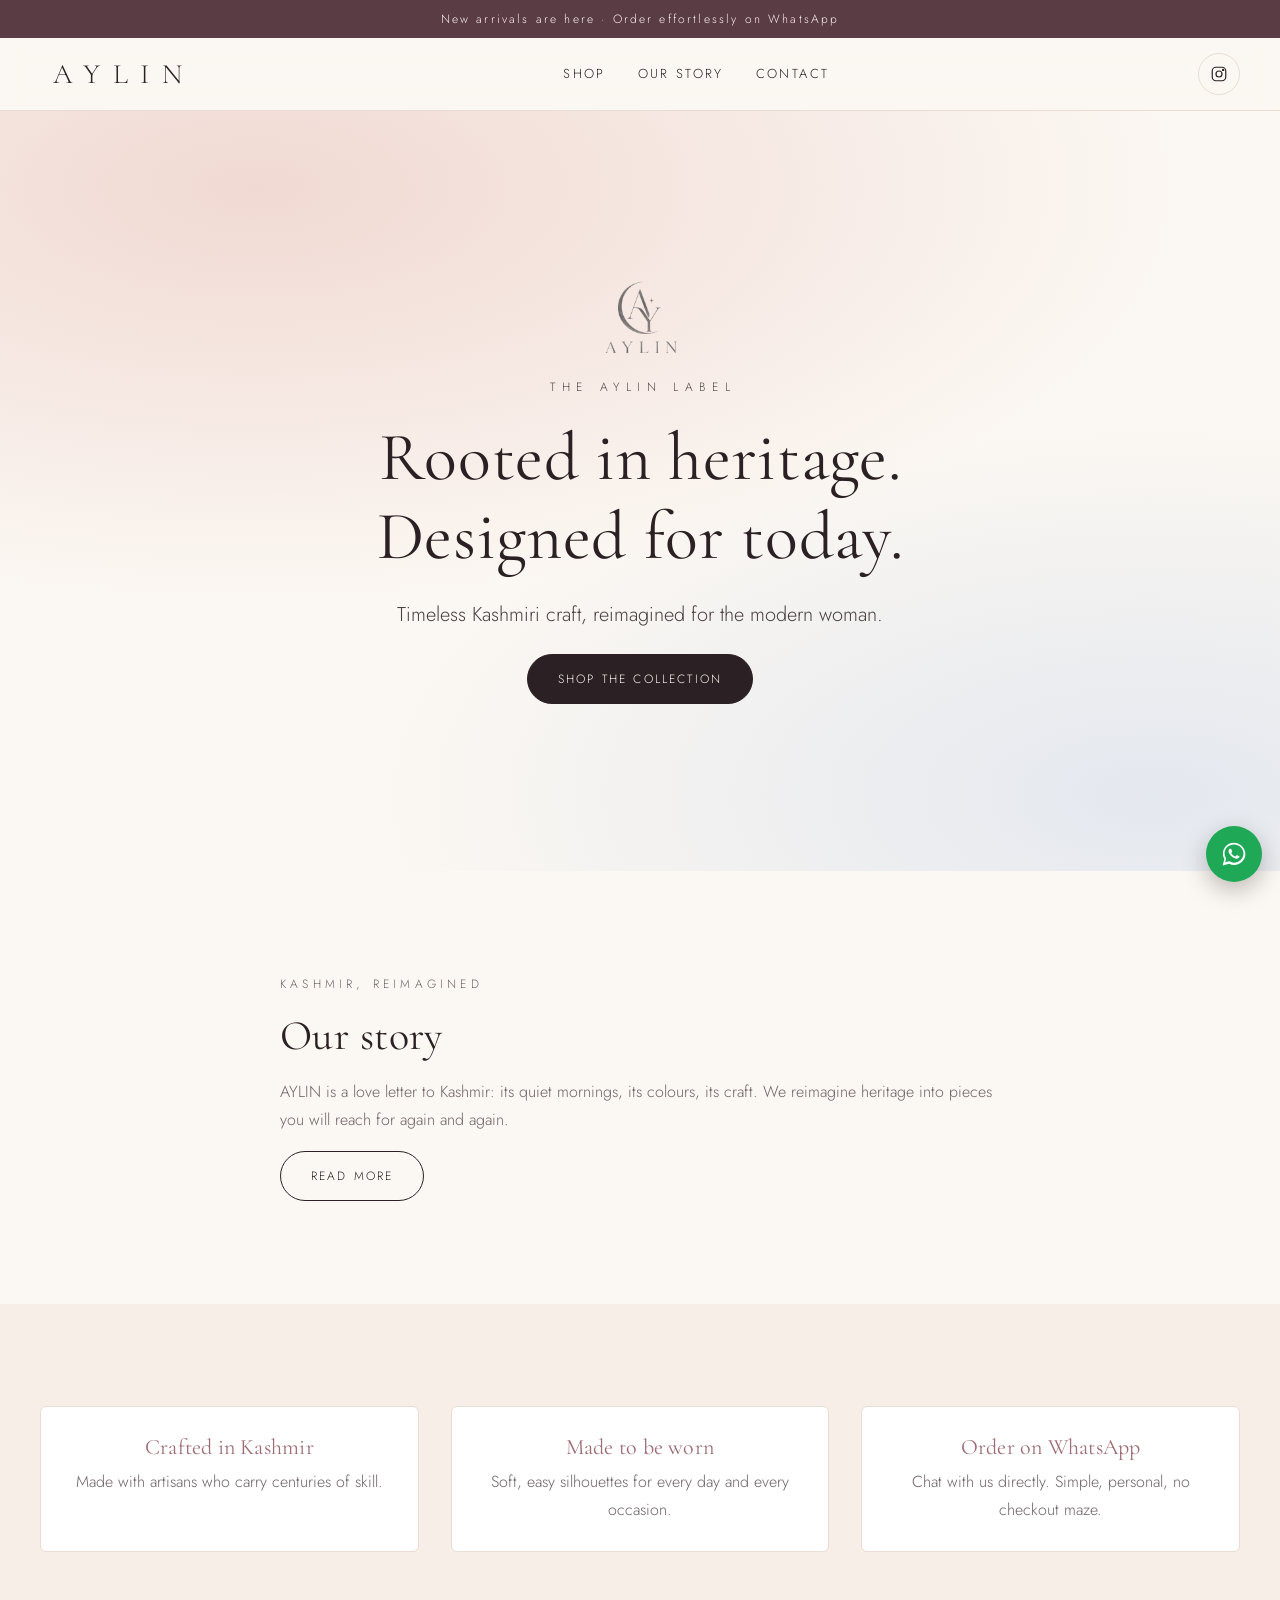
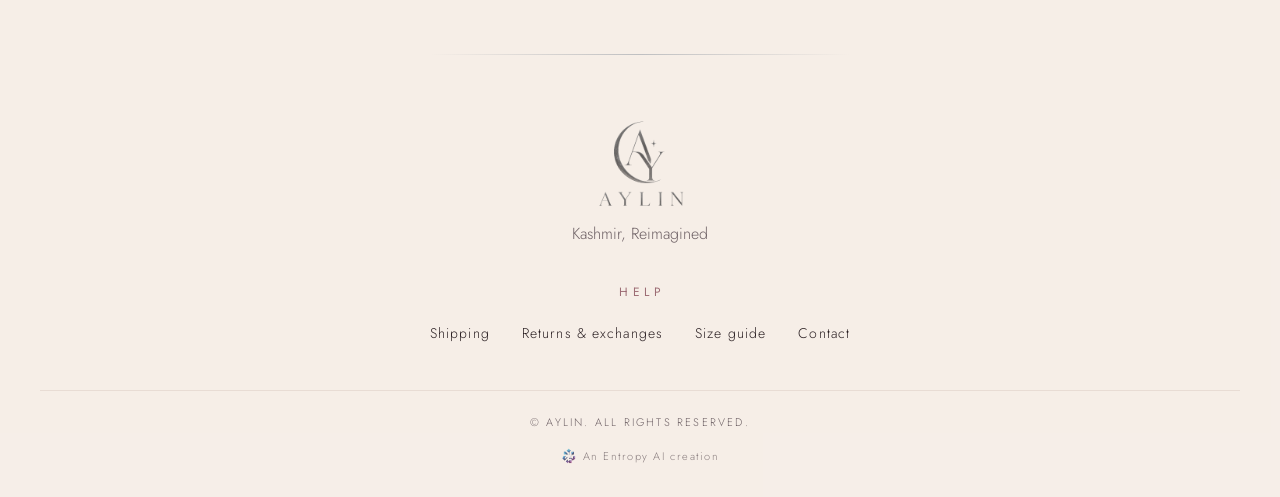
==== commit afee4517: "Revert main to the version before the site-build redesign merge Restores the files of ac18677, undoi" ====
--- a/index.html
+++ b/index.html
@@ -9,14 +9,13 @@
 <meta property="og:site_name" content="AYLIN">
 <meta property="og:title" content="AYLIN · Kashmir, Reimagined">
 <meta property="og:description" content="Timeless Kashmiri craft for the modern woman. Order on WhatsApp.">
-<meta property="og:image" content="https://theaylinlabel.in/assets/og.jpg">
-<meta name="twitter:card" content="summary_large_image">
+<meta property="og:image" content="https://demo.theaylinlabel.in/assets/logo-black.png">
+<meta name="twitter:card" content="summary">
 <meta name="robots" content="noindex">
 <link rel="icon" href="/assets/logo-transparent.png">
 <link rel="preconnect" href="https://fonts.googleapis.com">
 <link href="https://fonts.googleapis.com/css2?family=Cormorant+Garamond:ital,wght@0,300;0,400;0,500;1,300&family=Jost:wght@300;400&display=swap" rel="stylesheet">
 <link rel="stylesheet" href="/css/styles.css">
-<link rel="stylesheet" href="/css/studio.css">
 <script>try{var t=new URLSearchParams(location.search).get('theme')||sessionStorage.getItem('aylin-theme')||localStorage.getItem('aylin-site-theme')||'auto';if(t!=='midnight'&&t!=='luxe')t=matchMedia('(prefers-color-scheme: dark)').matches?'midnight':'luxe';document.documentElement.dataset.theme=t}catch(e){}</script>
 </head>
 <body data-page="home">
@@ -26,8 +25,6 @@
 <script src="/js/config.js"></script>
 <script src="/js/seed.js"></script>
 <script src="/js/data.js"></script>
-<script src="/js/looks.js"></script>
-<script src="/js/studio.js"></script>
 <script src="/js/app.js"></script>
 <script defer src='https://static.cloudflareinsights.com/beacon.min.js' data-cf-beacon='{"token": "b99634c699d74a56a8a881fc0cfc8082"}'></script>
 </body>
